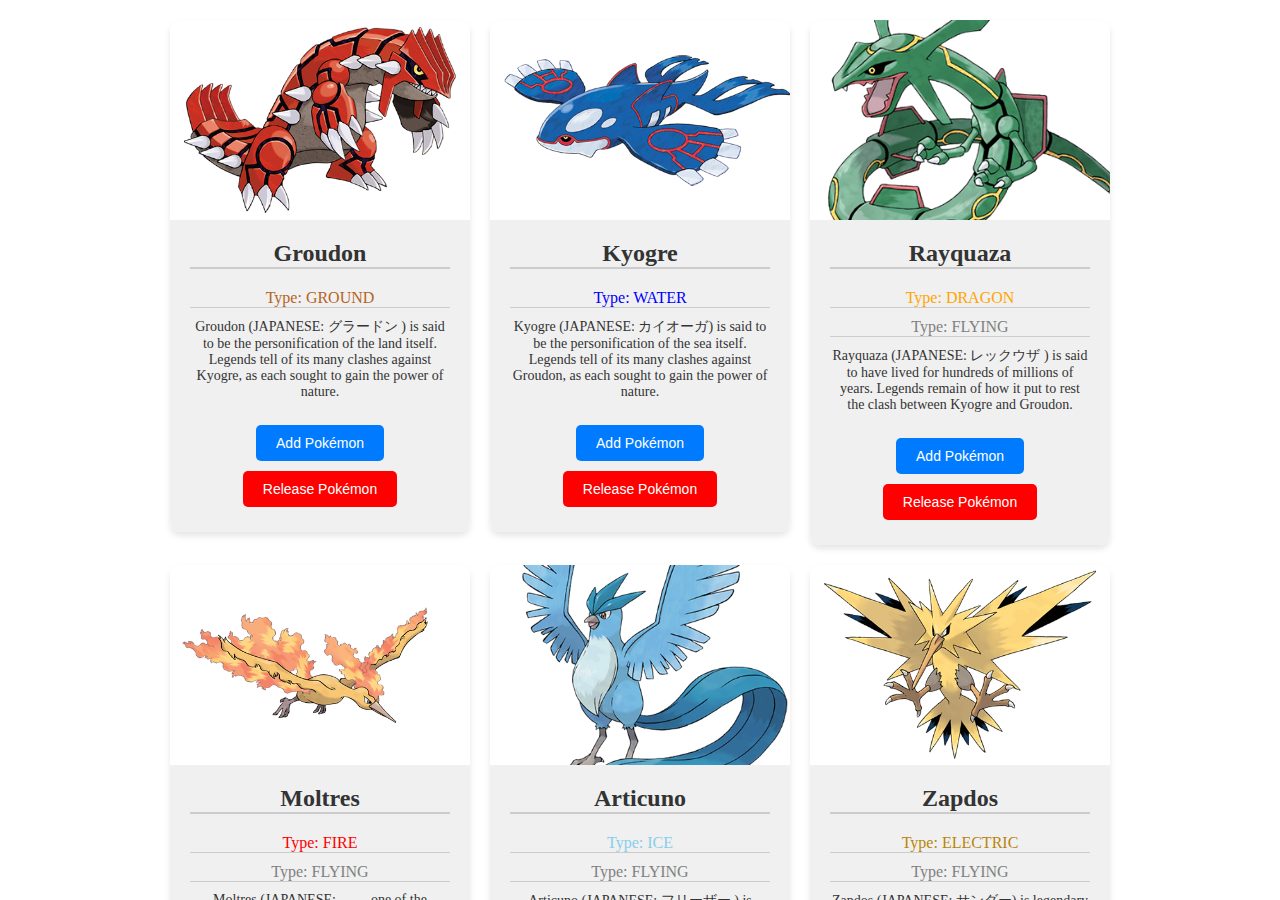
==== VALMONTE_MALABANAN_tsa5.html @ 72fd38f1 "Add files via upload" ====
<!DOCTYPE html>
<html lang="en">
<head>
    <meta charset="UTF-8">
    <meta name="viewport" content="width=device-width, initial-scale=1.0">
    <title>Pokéball Interface</title>
    <link rel="stylesheet" href="VALMONTE_MALABANAN_tsa5.css">
</head>
<body>
    <div class="container">
        <div class="card card1">
            <div class="image-container">
                <img src="383.png" alt="Groudon">
            </div>
            <div class="details">
                <h1 class="name">Groudon</h1>
                <p class="type">Type: GROUND</p>
                <p class="desc">Groudon (JAPANESE: グラードン
                    ) is said to be the personification of the land itself. Legends tell of its many clashes against Kyogre, as each sought to gain the power of nature.</p>
                <div class="buttons">
                    <button class="add">Add Pokémon</button>
                    <button class="release">Release Pokémon</button>
                </div>
            </div>
        </div>
        <div class="card card2">
            <div class="image-container">
                <img src="382.png" alt="Kyogre" style="width: 105%">
            </div>
            <div class="details darkgreen">
                <h1 class="name">Kyogre</h1>
                <p class="type" style="color:blue">Type: WATER</p>
                <p class="desc">Kyogre (JAPANESE: カイオーガ) is said to be the personification of the sea itself. Legends tell of its many clashes against Groudon, as each sought to gain the power of nature.</p>
                <div class="buttons">
                    <button class="add">Add Pokémon</button>
                    <button class="release">Release Pokémon</button>
                </div>
            </div>
        </div>
        <div class="card card3">
            <div class="image-container">
                <img src="384.png" alt="Rayquaza" style="width:130%">
            </div>
            <div class="details darkgreen">
                <h1 class="name">Rayquaza</h1>
                <p class="type" style="color:orange">Type: DRAGON</p>
                <p class="type" style="color:gray">Type: FLYING</p>
                <p class="desc">Rayquaza (JAPANESE: レックウザ ) is said to have lived for hundreds of millions of years. Legends remain of how it put to rest the clash between Kyogre and Groudon.</p>
                <div class="buttons">
                    <button class="add">Add Pokémon</button>
                    <button class="release">Release Pokémon</button>
                </div>
            </div>
        </div>
        <div class="card card4">
            <div class="image-container">
                <img src="146.png" alt="Moltres" style="width:90%">
            </div>
            <div class="details darkgreen">
                <h1 class="name">Moltres</h1>
                <p class="type" style="color:red">Type: FIRE</p>
                <p class="type" style="color:gray">Type: FLYING</p>
                <p class="desc">Moltres (JAPANESE: ____ one of the legendary bird Pokémon. Its appearance is said to indicate the coming of spring.</p>
                <div class="buttons">
                    <button class="add">Add Pokémon</button>
                    <button class="release">Release Pokémon</button>
                </div>
            </div>
        </div>
        <div class="card card5">
            <div class="image-container">
                <img src="144.png" alt="Articuno" style="width:110%">
            </div>
            <div class="details darkgreen">
                <h1 class="name">Articuno</h1>
                <p class="type" style="color:skyblue">Type: ICE</p>
                <p class="type" style="color:gray">Type: FLYING</p>
                <p class="desc">Articuno (JAPANESE: フリーザー ) is legendary bird Pokémon can create blizzards by freezing moisture in the air.</p>
                <div class="buttons">
                    <button class="add">Add Pokémon</button>
                    <button class="release">Release Pokémon</button>
                </div>
            </div>
        </div>
        <div class="card card6">
            <div class="image-container">
                <img src="145.png" alt="Zapdos" style="width:100%">
            </div>
            <div class="details darkgreen">
                <h1 class="name">Zapdos</h1>
                <p class="type" style="color:darkgoldenrod">Type: ELECTRIC</p>
                <p class="type" style="color:gray">Type: FLYING</p>
                <p class="desc">Zapdos (JAPANESE: サンダー) is legendary Pokémon is said to live in thunderclouds. It freely controls lightning bolts.</p>
                <div class="buttons">
                    <button class="add">Add Pokémon</button>
                    <button class="release">Release Pokémon</button>
                </div>
            </div>
        </div>
    </div>
</body>
</html>
---- VALMONTE_MALABANAN_tsa5.css ----
* {
    margin: 0;
    padding: 0;
    box-sizing: border-box;
}

/* Container for the cards */
.container {
    display: flex;
    justify-content: center;
    align-items: flex-start;
    gap: 20px; /* Add some spacing between cards */
    padding: 20px;
    flex-wrap: wrap; /* Allow wrapping to the next line if there are too many cards */
    height: 100vh; /* Adjust as necessary for your layout */
    overflow: auto; /* Allow scrolling if cards overflow the container */
    background-image: url(https://i.pinimg.com/originals/ab/58/cc/ab58cc75dcb2e42555cf7e614216350a.jpg);
}

/* Card styling */
.card {
    display: flex;
    flex-direction: column;
    align-items: center;
    width: 300px;
    background: #ffffff;
    border-radius: 10px;
    box-shadow: 0 4px 6px rgba(0, 0, 0, 0.1);
    overflow: hidden;
}

/* Image container */
.image-container {
    position: relative;
    width: 100%;
    height: 200px;
    background-size: cover;
    background-position: center;
    border-top-left-radius: 10px;
    border-top-right-radius: 10px;
    background-image: url(https://images-wixmp-ed30a86b8c4ca887773594c2.wixmp.com/f/7c1cfff2-db8d-44cd-8a13-cb2a4162fae6/dd2zouo-047f7b3f-b895-43ac-82a4-abb6ca12c52a.png?token=eyJ0eXAiOiJKV1QiLCJhbGciOiJIUzI1NiJ9.[base64].EFI6YQ0acRLpYHzupMAxV_N4KMcpNWT-_3RJ4TV-4eU);
}

/* Pokémon image */
img {
    width: 100%;
    height: 100%;
    object-fit: cover;
}

/* Details section */
.details {
    padding: 20px;
    text-align: center;
    color: #333;
    background-color: #f0f0f0; /* Gray background color */
    border-bottom-left-radius: 10px;
    border-bottom-right-radius: 10px;
}

.name {
    font-size: 24px;
    font-weight: bold;
    margin-bottom: 10px;
    border-bottom: 2px solid #ccc;
}

.type {
    font-size: 16px;
    color: #b5651d; /* Light brown color */
    border-bottom: 1px solid #ccc;
    padding-top: 10px;
}

.desc {
    font-size: 14px;
    margin-top: 10px;
}

/* Buttons */
.buttons {
    margin-top: 20px;
}

button {
    padding: 10px 20px;
    margin: 5px;
    border: none;
    border-radius: 5px;
    cursor: pointer;
    font-size: 14px;
    color: #fff;
}

.add {
    background: #007bff;
}

.release {
    background: #ff0000;
}
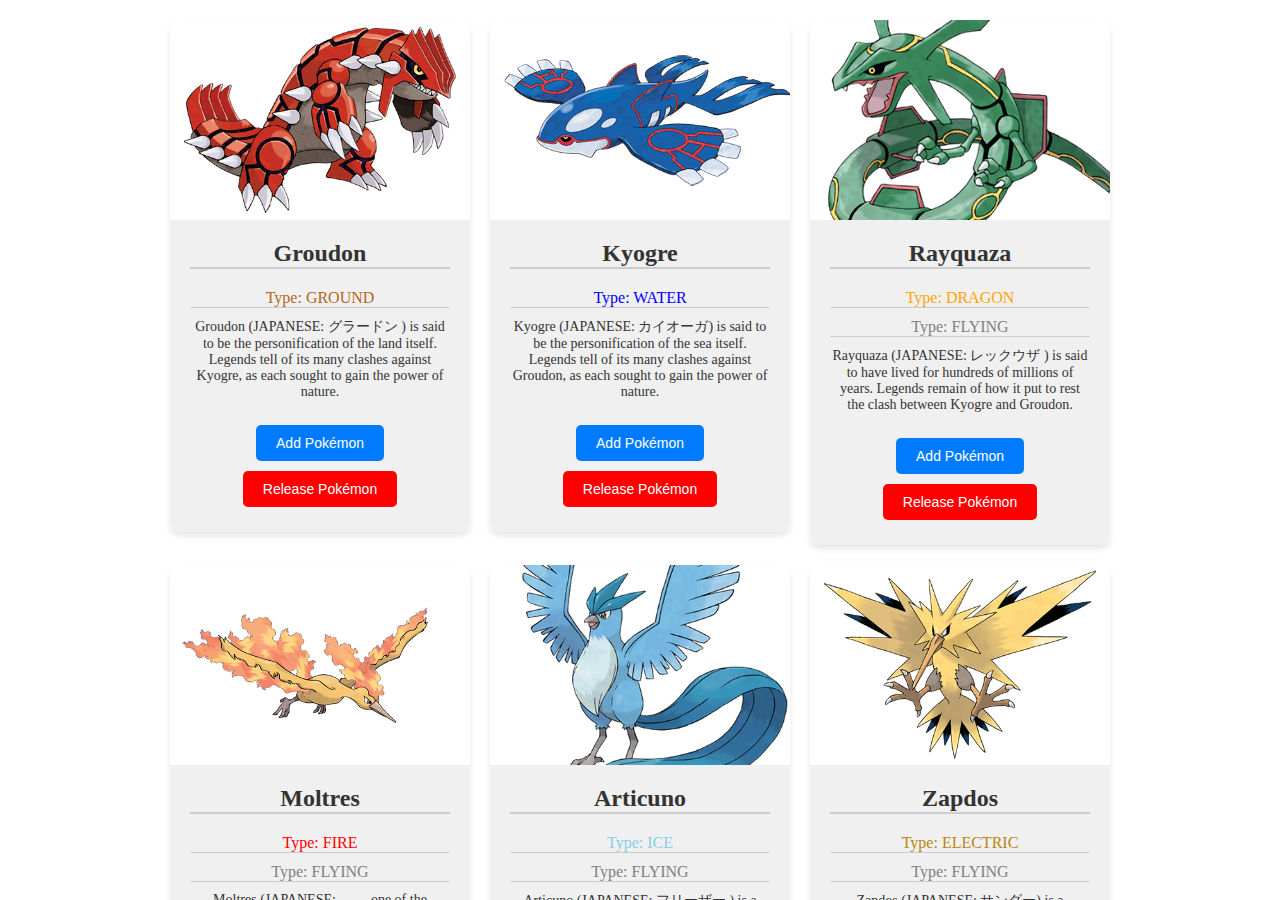
==== commit a450a560: "Update VALMONTE_MALABANAN_tsa5.html" ====
--- a/VALMONTE_MALABANAN_tsa5.html
+++ b/VALMONTE_MALABANAN_tsa5.html
@@ -3,7 +3,7 @@
 <head>
     <meta charset="UTF-8">
     <meta name="viewport" content="width=device-width, initial-scale=1.0">
-    <title>Pokéball Interface</title>
+    <title>TECHNICAL SUMMATIVE ASSEESMENT 5</title>
     <link rel="stylesheet" href="VALMONTE_MALABANAN_tsa5.css">
 </head>
 <body>
@@ -75,7 +75,7 @@
                 <h1 class="name">Articuno</h1>
                 <p class="type" style="color:skyblue">Type: ICE</p>
                 <p class="type" style="color:gray">Type: FLYING</p>
-                <p class="desc">Articuno (JAPANESE: フリーザー ) is legendary bird Pokémon can create blizzards by freezing moisture in the air.</p>
+                <p class="desc">Articuno (JAPANESE: フリーザー ) is a legendary bird Pokémon can create blizzards by freezing moisture in the air.</p>
                 <div class="buttons">
                     <button class="add">Add Pokémon</button>
                     <button class="release">Release Pokémon</button>
@@ -90,7 +90,7 @@
                 <h1 class="name">Zapdos</h1>
                 <p class="type" style="color:darkgoldenrod">Type: ELECTRIC</p>
                 <p class="type" style="color:gray">Type: FLYING</p>
-                <p class="desc">Zapdos (JAPANESE: サンダー) is legendary Pokémon is said to live in thunderclouds. It freely controls lightning bolts.</p>
+                <p class="desc">Zapdos (JAPANESE: サンダー) is a legendary Pokémon is said to live in thunderclouds. It freely controls lightning bolts.</p>
                 <div class="buttons">
                     <button class="add">Add Pokémon</button>
                     <button class="release">Release Pokémon</button>
@@ -99,4 +99,4 @@
         </div>
     </div>
 </body>
-</html>+</html>
